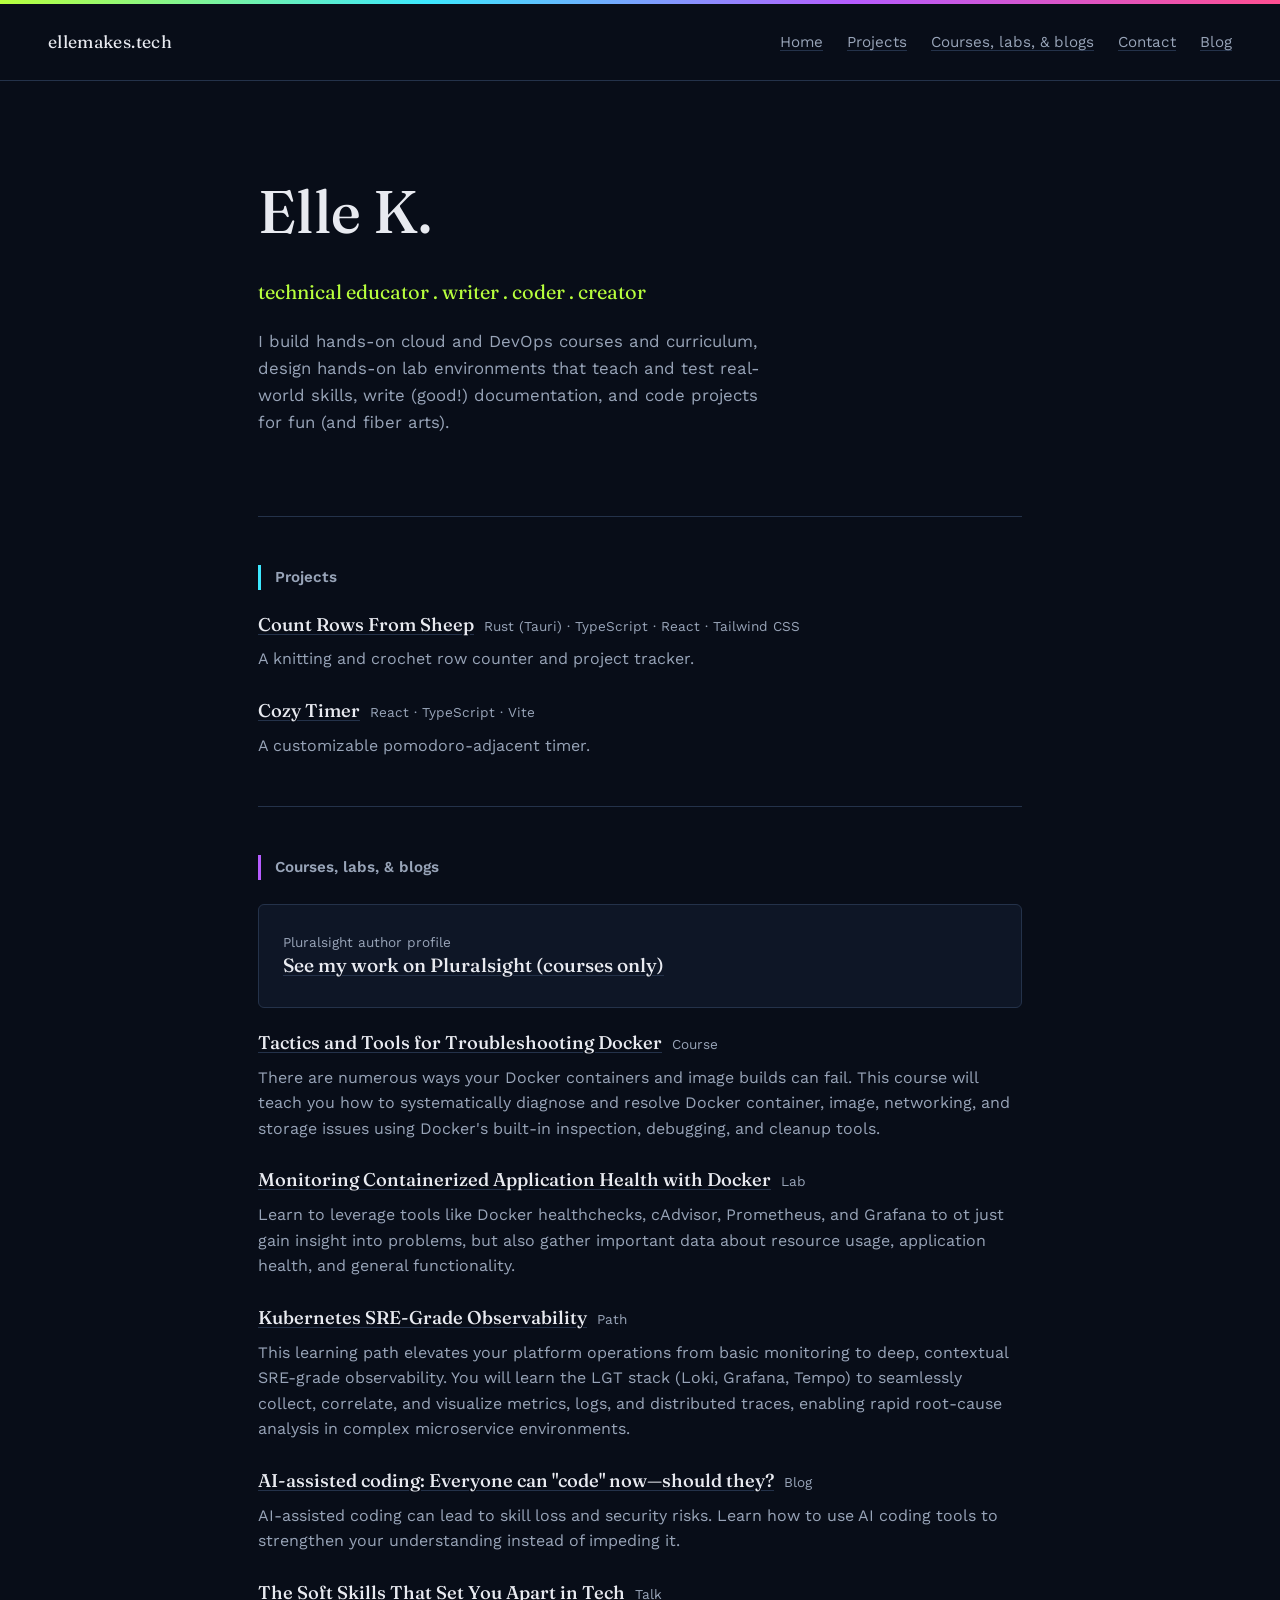
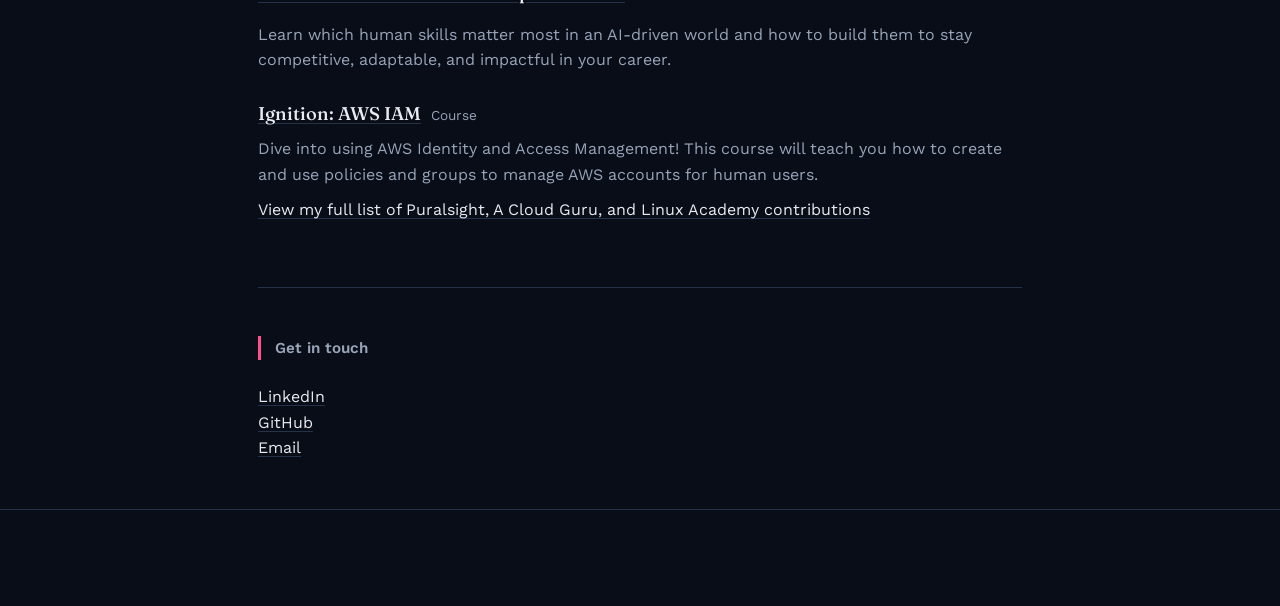
==== index.html @ 8720d89d "portfolio" ====
<!doctype html>
<html lang="en">
<head>
  <meta charset="utf-8" />
  <meta name="viewport" content="width=device-width, initial-scale=1" />
  <title>ellemakes.tech</title>
  <meta name="description" content="Technical educator and writer. Hands-on cloud/DevOps curriculum, assessment design, and technical writing." />
  <meta name="theme-color" content="#080D18" />
  <link rel="canonical" href="https://ellemakes.tech/" />
  <meta property="og:title" content="Elle Krout — Technical educator & writer" />
  <meta property="og:type" content="website" />
  <meta property="og:url" content="https://ellemakes.tech/" />
  <link rel="preconnect" href="https://fonts.googleapis.com" />
  <link rel="preconnect" href="https://fonts.gstatic.com" crossorigin />
  <link href="https://fonts.googleapis.com/css2?family=Fraunces:opsz,wght@9..144,400;9..144,500;9..144,600&family=Work+Sans:wght@400;500;600&display=swap" rel="stylesheet" />
  <link rel="stylesheet" href="styles.css" />
</head>
<body>
  <a class="skip-link" href="#main">Skip to content</a>

  <div class="spectrum-bar" aria-hidden="true"></div>

  <header class="topbar">
    <span class="wordmark">ellemakes.tech</span> 
    <nav class="topnav" aria-label="Primary">
      <a href="index.html">Home</a>
      <a href="#projects">Projects</a>
      <a href="#courses">Courses, labs, & blogs</a>
      <a href="#contact">Contact</a>
      <a href="https://blog.kittenin.space">Blog</a>
    </nav>
  </header>

  <main id="main">
    <section class="hero">
      <h1>Elle K.</h1>
      <p class="role">technical educator . writer . coder . creator</p>
      <p class="bio">
        I build hands-on cloud and DevOps courses and curriculum, design hands-on lab environments that
        teach and test real-world skills, write (good!) documentation, and code projects for fun (and fiber arts).
      </p>
    </section>

    <section id="projects" class="block block--projects">
      <p class="kicker">Projects</p>
      <ul class="entry-list">
        <li class="entry">
          <div class="entry-head">
            <h3><a href="https://crfs.kittenin.space">Count Rows From Sheep</a></h3>
            <span class="entry-meta">Rust (Tauri) · TypeScript · React · Tailwind CSS</span>
          </div>
          <p>A knitting and crochet row counter and project tracker.</p>
        </li>
        <li class="entry">
          <div class="entry-head">
            <h3><a href="https://cozytime.kittenin.space">Cozy Timer</a></h3>
            <span class="entry-meta">React · TypeScript · Vite</span>
          </div>
          <p>A customizable pomodoro-adjacent timer.</p>
        </li>
      </ul>
    </section>

    <section id="courses" class="block block--courses">
      <p class="kicker">Courses, labs, & blogs</p>
      <div class="featured">
        <span class="entry-meta">Pluralsight author profile</span>
        <h3><a href="https://www.pluralsight.com/authors/elle-krout">See my work on Pluralsight (courses only)</a></h3>
      </div>
      <ul class="entry-list">
        <li class="entry">
          <div class="entry-head">
            <h3><a href="https://www.pluralsight.com/courses/tactics-and-tools-for-troubleshooting-docker">Tactics and Tools for Troubleshooting Docker</a></h3>
            <span class="entry-meta">Course</span>
          </div>
          <p>There are numerous ways your Docker containers and image builds can fail. This course will teach you how to systematically diagnose and resolve Docker container, image, networking, and storage issues using Docker's built-in inspection, debugging, and cleanup tools.</p>
        </li>
        <li class="entry">
          <div class="entry-head">
            <h3><a href="https://www.pluralsight.com/labs/aws/monitoring-containerized-application-health-with-docker">Monitoring Containerized Application Health with Docker</a></h3>
            <span class="entry-meta">Lab</span>
          </div>
          <p>Learn to leverage tools like Docker healthchecks, cAdvisor, Prometheus, and Grafana to ot just gain insight into problems, but also gather important data about resource usage, application health, and general functionality.</p>
        </li>
        <li class="entry">
          <div class="entry-head">
            <h3><a href="https://www.pluralsight.com/paths/kubernetes-sre-grade-observability">Kubernetes SRE-Grade Observability</a></h3>
            <span class="entry-meta">Path</span>
          </div>
          <p>This learning path elevates your platform operations from basic monitoring to deep, contextual SRE-grade observability. You will learn the LGT stack (Loki, Grafana, Tempo) to seamlessly collect, correlate, and visualize metrics, logs, and distributed traces, enabling rapid root-cause analysis in complex microservice environments.</p>
        </li>
        <li class="entry">
          <div class="entry-head">
            <h3><a href="https://www.pluralsight.com/resources/blog/software-development/ai-assisted-coding">AI-assisted coding: Everyone can "code" now—should they?</a></h3>
            <span class="entry-meta">Blog</span>
          </div>
          <p>AI-assisted coding can lead to skill loss and security risks. Learn how to use AI coding tools to strengthen your understanding instead of impeding it.</p>
        </li>
        <li class="entry">
          <div class="entry-head">
            <h3><a href="https://www.pluralsight.com/resources/webinars/tech-talk/soft-skills">The Soft Skills That Set You Apart in Tech</a></h3>
            <span class="entry-meta">Talk</span>
            <p>Learn which human skills matter most in an AI-driven world and how to build them to stay competitive, adaptable, and impactful in your career.</p>
        </div>
        </li>
        <li class="entry">
          <div class="entry-head">
            <h3><a href="https://www.pluralsight.com/courses/aws-iam">Ignition: AWS IAM</a></h3>
            <span class="entry-meta">Course</span>
          </div>
          <p>Dive into using AWS Identity and Access Management! This course will teach you how to create and use policies and groups to manage AWS accounts for human users. </p>
        </li>
      </ul>
      <p class="block-note">
        <a href="content.html">View my full list of Puralsight, A Cloud Guru, and Linux Academy contributions</a>
      </p>
    </section>

    <section id="contact" class="block block--writing">
      <p class="kicker">Get in touch</p>

      <div class="writing-group">
        <ul class="entry-list entry-list--tight">
          <li class="entry"><a href="https://www.linkedin.com/in/elle-krout-68266a376">LinkedIn</a></li>
        </ul>
        <ul class="entry-list entry-list--tight">
          <li class="entry"><a href="https://github.com/eacantha">GitHub</a></li>
        </ul>
        <ul class="entry-list entry-list--tight">
          <li class="entry"><a href="mailto:acanthae@protonmail.com">Email</a></li>
        </ul>
      </div>
    </section>
  </main>

  <footer id="contact" class="footer">

  </footer>
</body>
</html>
---- styles.css ----
/* ---------------------------------------------------
   Tokens
--------------------------------------------------- */
:root {
  --bg: #080D18;
  --surface: #0E1626;
  --border: #24324A;

  --text: #E8EAF0;
  --text-muted: #98A4B8;

  --primary: #B8FF3D;   /* acid green — the one bold accent */
  --secondary: #B65CFF; /* electric violet — courses & labs marker */
  --tertiary: #FF4F91;  /* hot coral — writing marker */
  --accent: #3DE8FF;    /* electric cyan — projects marker */

  --font-display: "Fraunces", Georgia, serif;
  --font-body: "Work Sans", system-ui, sans-serif;

  --measure: 65ch;
  --radius: 6px;
}

/* ---------------------------------------------------
   Reset & base
--------------------------------------------------- */
*, *::before, *::after { box-sizing: border-box; }

html {
  color-scheme: dark;
  scroll-behavior: smooth;
}

body {
  margin: 0;
  background: var(--bg);
  color: var(--text);
  font-family: var(--font-body);
  font-size: 1rem;
  line-height: 1.6;
  -webkit-font-smoothing: antialiased;
}

h1, h2, h3 {
  font-family: var(--font-display);
  font-weight: 500;
  line-height: 1.15;
  margin: 0 0 0.5em;
}

p { margin: 0 0 1em; }

a {
  color: var(--text);
  text-decoration-color: var(--border);
  text-underline-offset: 3px;
  transition: color 0.15s ease, text-decoration-color 0.15s ease;
}

a:hover {
  color: var(--primary);
  text-decoration-color: var(--primary);
}

a:focus-visible,
button:focus-visible {
  outline: 2px solid var(--primary);
  outline-offset: 3px;
  border-radius: 2px;
}

ul { list-style: none; margin: 0; padding: 0; }

.skip-link {
  position: absolute;
  left: -999px;
  top: 0;
  background: var(--primary);
  color: var(--bg);
  padding: 0.5em 1em;
  z-index: 100;
}
.skip-link:focus {
  left: 1rem;
  top: 1rem;
}

/* ---------------------------------------------------
   Signature spectrum bar
--------------------------------------------------- */
.spectrum-bar {
  height: 4px;
  width: 100%;
  background: linear-gradient(
    90deg,
    var(--primary),
    var(--accent),
    var(--secondary),
    var(--tertiary)
  );
}

/* ---------------------------------------------------
   Top bar
--------------------------------------------------- */
.topbar {
  display: flex;
  flex-wrap: wrap;
  align-items: center;
  justify-content: space-between;
  gap: 1rem;
  padding: 1.5rem clamp(1.25rem, 5vw, 3rem);
  border-bottom: 1px solid var(--border);
}

.wordmark {
  font-family: var(--font-display);
  font-size: 1.1rem;
  letter-spacing: 0.02em;
}

.topnav {
  display: flex;
  gap: 1.5rem;
  flex-wrap: wrap;
}

.topnav a {
  font-size: 0.95rem;
  color: var(--text-muted);
}

.topnav a:hover { color: var(--primary); }

/* ---------------------------------------------------
   Layout shell
--------------------------------------------------- */
main {
  max-width: 860px;
  margin: 0 auto;
  padding: 0 clamp(1.25rem, 5vw, 3rem);
}

/* ---------------------------------------------------
   Hero
--------------------------------------------------- */
.hero {
  padding: clamp(3rem, 10vw, 6rem) 0 clamp(2.5rem, 6vw, 4rem);
  max-width: var(--measure);
}

.hero h1 {
  font-size: clamp(2.5rem, 6vw, 3.75rem);
  color: var(--text);
}

.hero .role {
  font-family: var(--font-display);
  font-size: 1.25rem;
  color: var(--primary);
  margin-bottom: 1.25rem;
}

.hero .bio {
  color: var(--text-muted);
  font-size: 1.05rem;
  max-width: 52ch;
}

/* ---------------------------------------------------
   Content blocks
--------------------------------------------------- */
.block {
  padding: clamp(2rem, 5vw, 3rem) 0;
  border-top: 1px solid var(--border);
}

.kicker {
  font-family: var(--font-body);
  font-weight: 600;
  font-size: 0.95rem;
  color: var(--text-muted);
  margin-bottom: 1.5rem;
  padding-left: 0.9rem;
  border-left: 3px solid var(--marker, var(--primary));
}

.block--paths { --marker: var(--primary); }
.block--projects { --marker: var(--accent); }
.block--courses  { --marker: var(--secondary); }
.block--writing  { --marker: var(--tertiary); }

.entry-list {
  display: flex;
  flex-direction: column;
  gap: 1.75rem;
}

.entry-list--tight { gap: 0.6rem; }

.entry-head {
  display: flex;
  flex-wrap: wrap;
  align-items: baseline;
  gap: 0.6rem;
  margin-bottom: 0.15rem;
}

.entry h3 {
  font-size: 1.15rem;
}

.entry p {
  color: var(--text-muted);
  margin-bottom: 0;
}

.entry-meta {
  font-size: 0.85rem;
  color: var(--text-muted);
}

/* Featured card inside Courses & labs */
.featured {
  background: var(--surface);
  border: 1px solid var(--border);
  border-radius: var(--radius);
  padding: 1.5rem;
  margin-bottom: 1.5rem;
}

.featured h3 { font-size: 1.2rem; margin-bottom: 0.4rem; }
.featured p { color: var(--text-muted); margin-bottom: 0; }

.block-note {
  color: var(--secondary);
  padding-top: 10px;
}

.writing-group {
  margin-bottom: 1.75rem;
}

.writing-group:last-child { margin-bottom: 0; }

.writing-group h3 {
  font-size: 1rem;
  font-weight: 500;
  color: var(--text-muted);
  margin-bottom: 0.6rem;
}

/* ---------------------------------------------------
   Footer
--------------------------------------------------- */
.footer {
  border-top: 1px solid var(--border);
  padding: clamp(2rem, 5vw, 3rem) clamp(1.25rem, 5vw, 3rem) 3rem;
  text-align: left;
}

.footer > p {
  font-family: var(--font-display);
  font-size: 1.1rem;
  margin-bottom: 0.75rem;
}

.contact-links {
  display: flex;
  gap: 1.5rem;
  flex-wrap: wrap;
}

.contact-links a {
  color: var(--text-muted);
}
.contact-links a:hover { color: var(--primary); }

/* ---------------------------------------------------
   Motion & accessibility
--------------------------------------------------- */
@media (prefers-reduced-motion: reduce) {
  html { scroll-behavior: auto; }
  a, button { transition: none; }
}

/* ---------------------------------------------------
   Small screens
--------------------------------------------------- */
@media (max-width: 480px) {
  .topbar { padding: 1.25rem 1.25rem; }
  .topnav { gap: 1rem; }
}
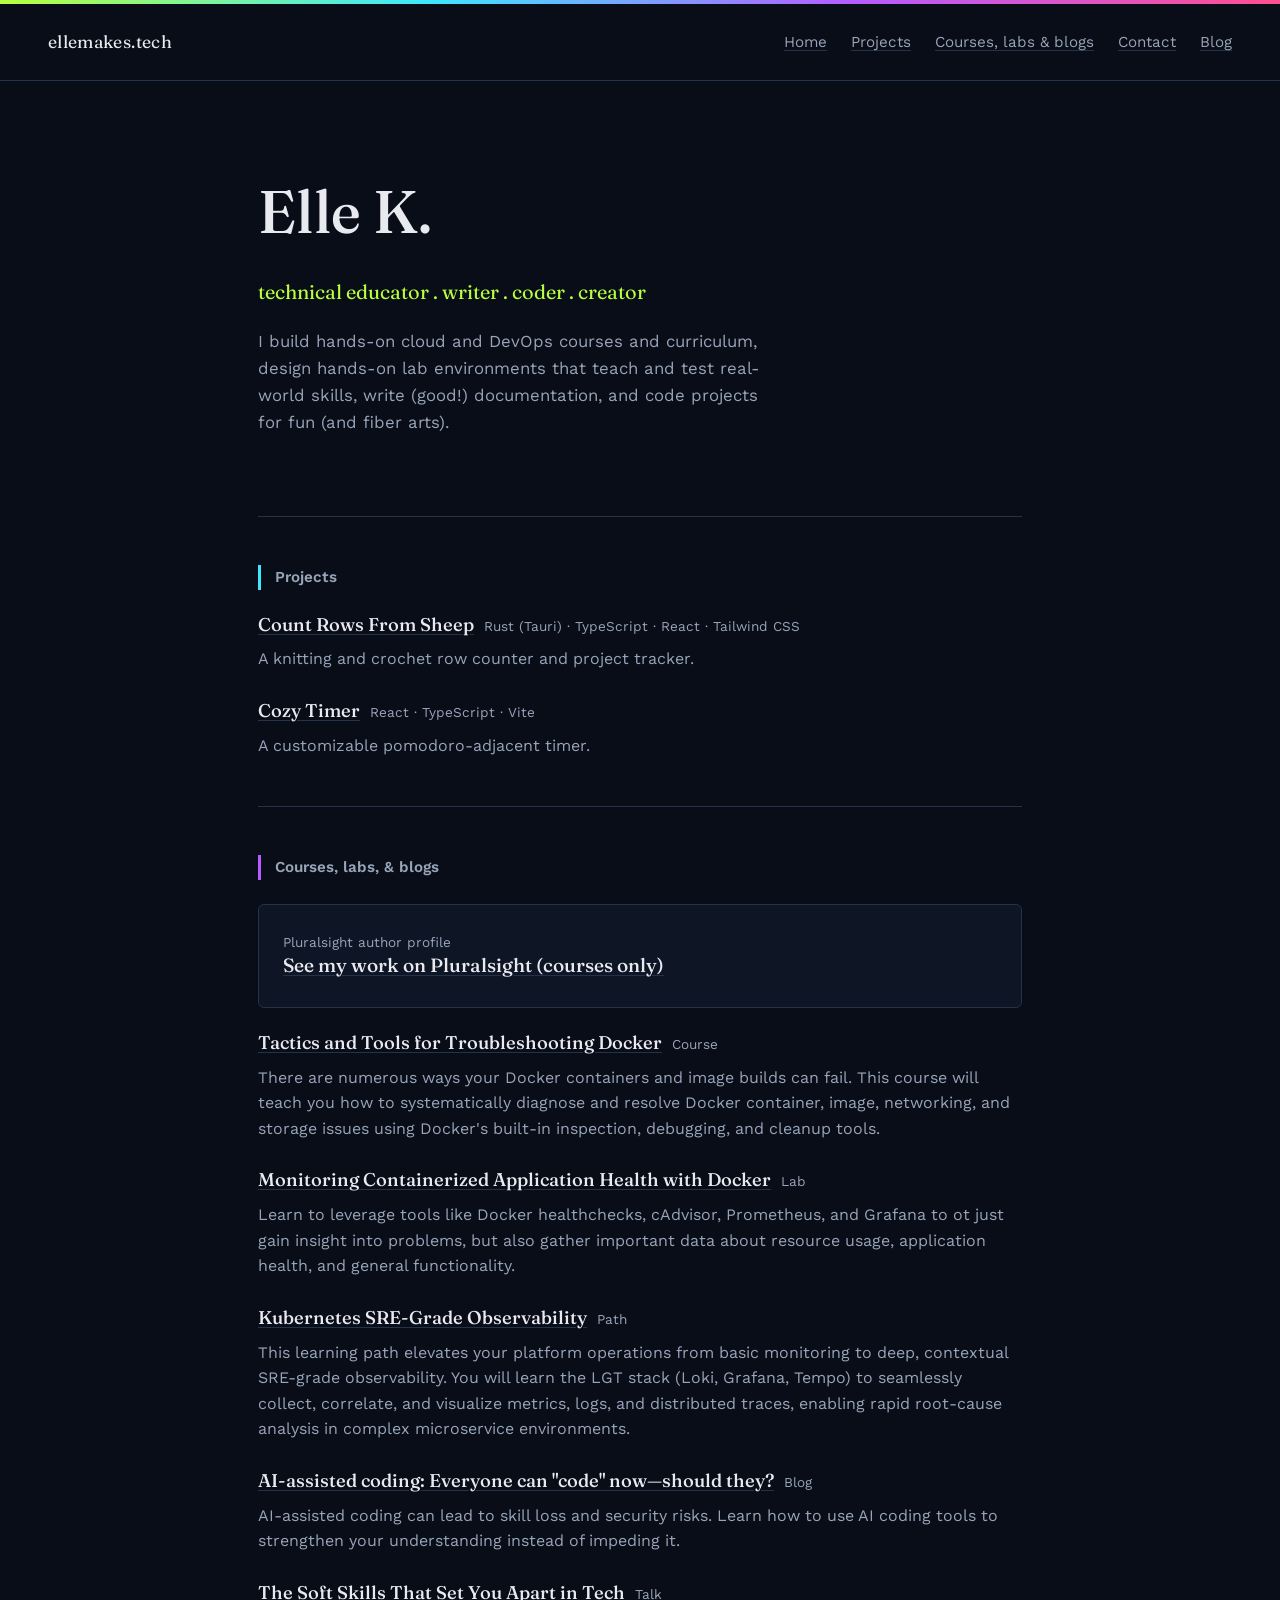
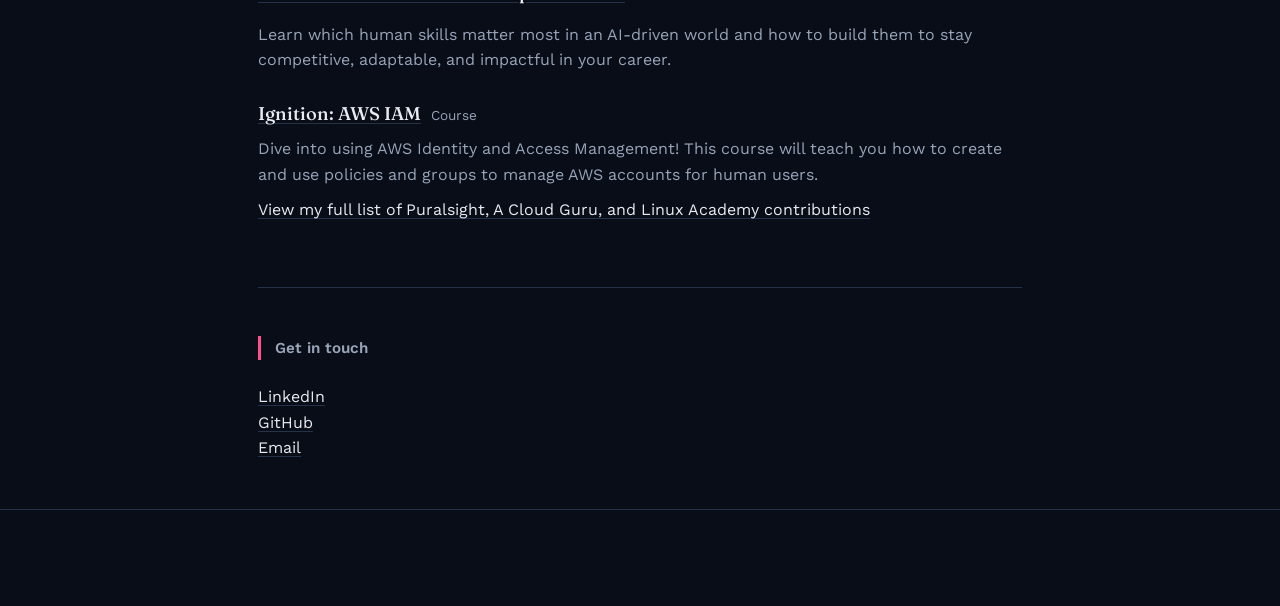
==== commit bad49b47: "nav fix" ====
--- a/index.html
+++ b/index.html
@@ -25,7 +25,7 @@
     <nav class="topnav" aria-label="Primary">
       <a href="index.html">Home</a>
       <a href="#projects">Projects</a>
-      <a href="#courses">Courses, labs, & blogs</a>
+      <a href="index.html#courses">Courses, labs & blogs</a>
       <a href="#contact">Contact</a>
       <a href="https://blog.kittenin.space">Blog</a>
     </nav>
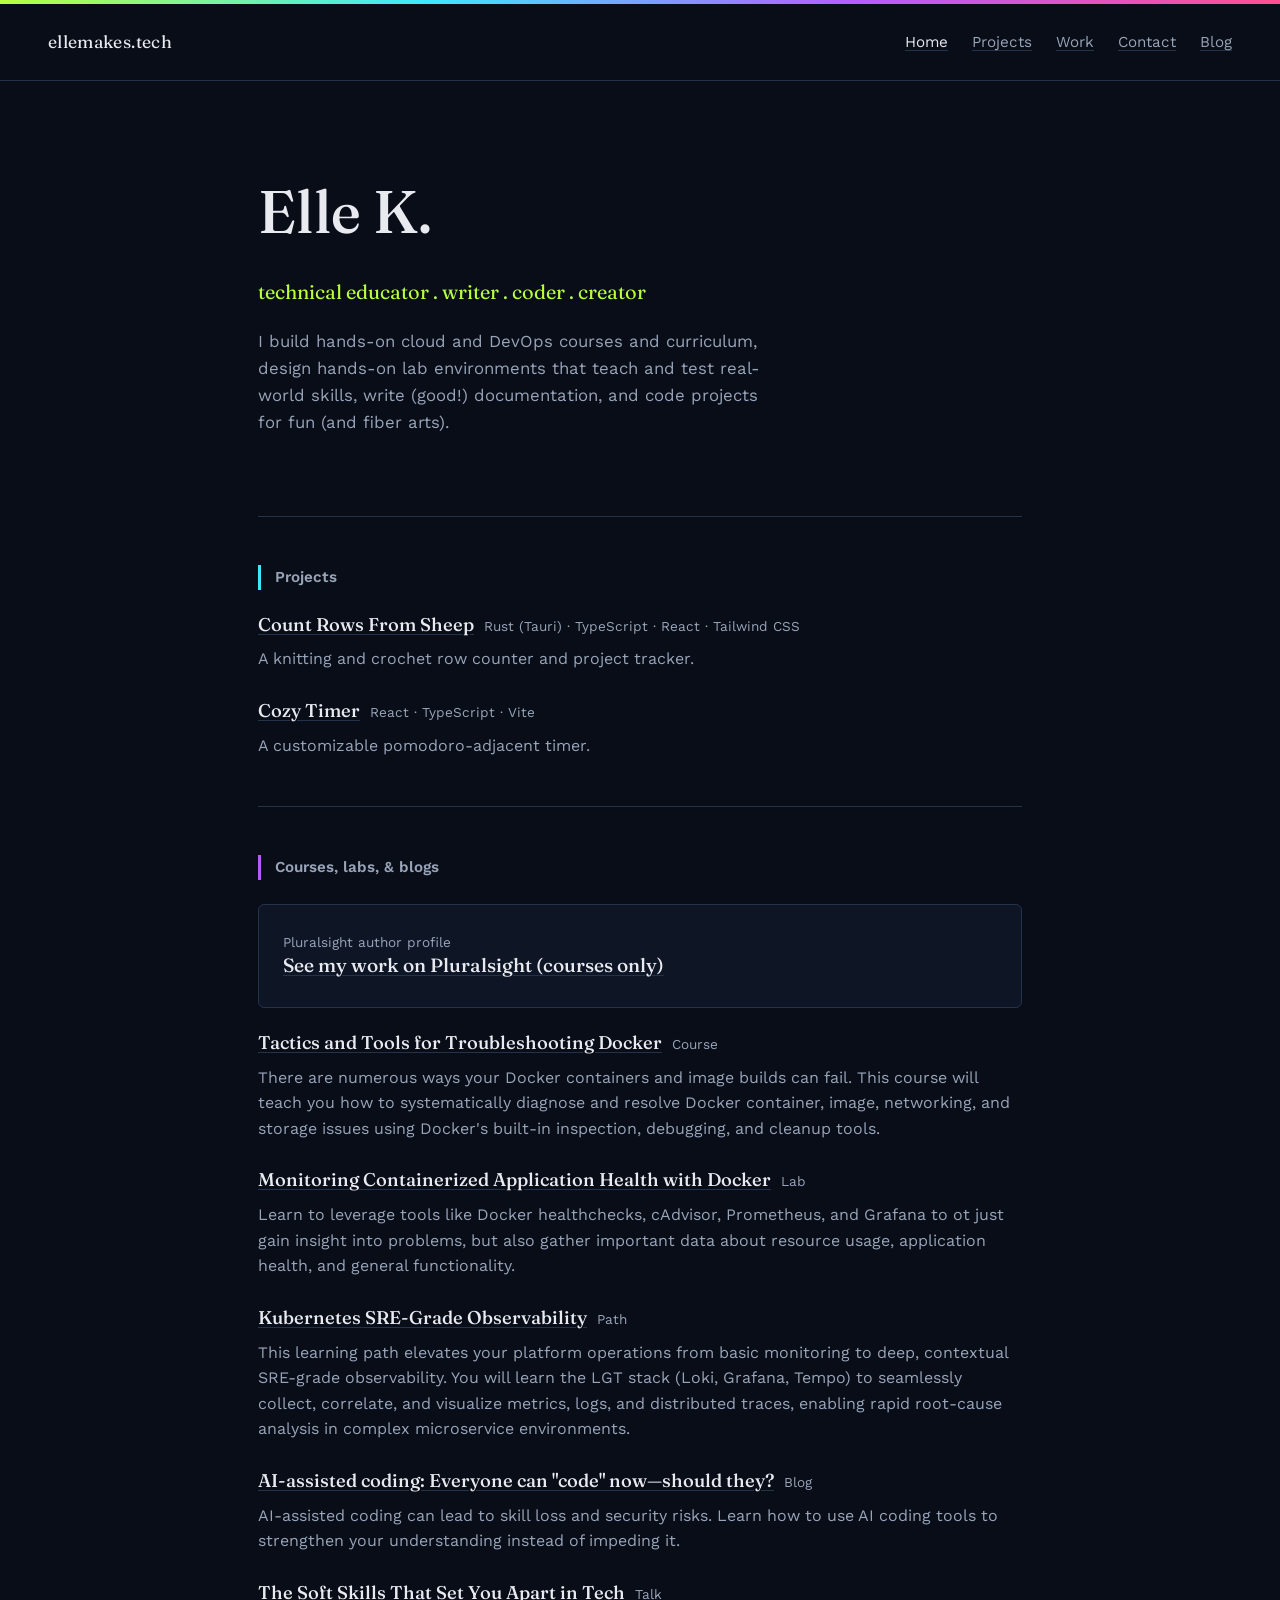
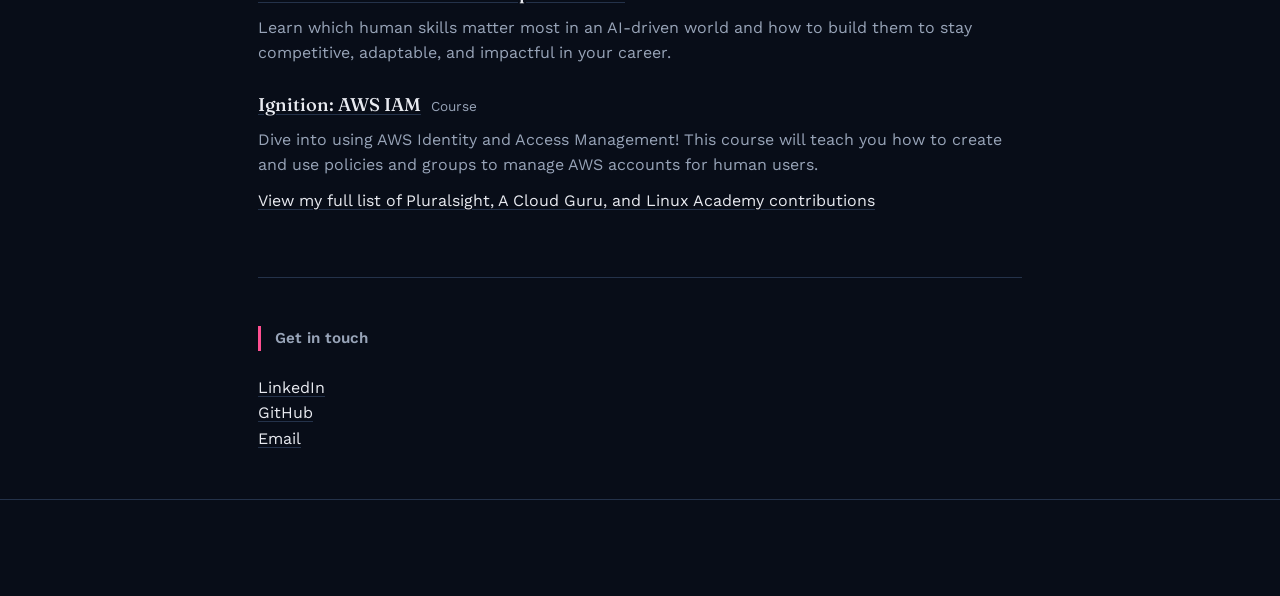
==== commit 583e3ee4: "more nav tweaks" ====
--- a/index.html
+++ b/index.html
@@ -23,9 +23,9 @@
   <header class="topbar">
     <span class="wordmark">ellemakes.tech</span> 
     <nav class="topnav" aria-label="Primary">
-      <a href="index.html">Home</a>
+      <a href="index.html" aria-current="page">Home</a>
       <a href="#projects">Projects</a>
-      <a href="index.html#courses">Courses, labs & blogs</a>
+      <a href="content.html">Work</a>
       <a href="#contact">Contact</a>
       <a href="https://blog.kittenin.space">Blog</a>
     </nav>
@@ -100,8 +100,8 @@
           <div class="entry-head">
             <h3><a href="https://www.pluralsight.com/resources/webinars/tech-talk/soft-skills">The Soft Skills That Set You Apart in Tech</a></h3>
             <span class="entry-meta">Talk</span>
-            <p>Learn which human skills matter most in an AI-driven world and how to build them to stay competitive, adaptable, and impactful in your career.</p>
-        </div>
+          </div>
+          <p>Learn which human skills matter most in an AI-driven world and how to build them to stay competitive, adaptable, and impactful in your career.</p>
         </li>
         <li class="entry">
           <div class="entry-head">
@@ -112,7 +112,7 @@
         </li>
       </ul>
       <p class="block-note">
-        <a href="content.html">View my full list of Puralsight, A Cloud Guru, and Linux Academy contributions</a>
+        <a href="content.html">View my full list of Pluralsight, A Cloud Guru, and Linux Academy contributions</a>
       </p>
     </section>
 
@@ -133,7 +133,7 @@
     </section>
   </main>
 
-  <footer id="contact" class="footer">
+  <footer class="footer">
 
   </footer>
 </body>
--- a/styles.css
+++ b/styles.css
@@ -131,6 +131,22 @@
 }
 
 .topnav a:hover { color: var(--primary); }
+.topnav a[aria-current="page"] { color: var(--text); }
+
+/* In-page jump links (full list page) */
+.subnav {
+  display: flex;
+  flex-wrap: wrap;
+  gap: 0.5rem 1.25rem;
+  margin-top: 1.5rem;
+}
+
+.subnav a {
+  font-size: 0.95rem;
+  color: var(--text-muted);
+}
+
+.subnav a:hover { color: var(--primary); }
 
 /* ---------------------------------------------------
    Layout shell
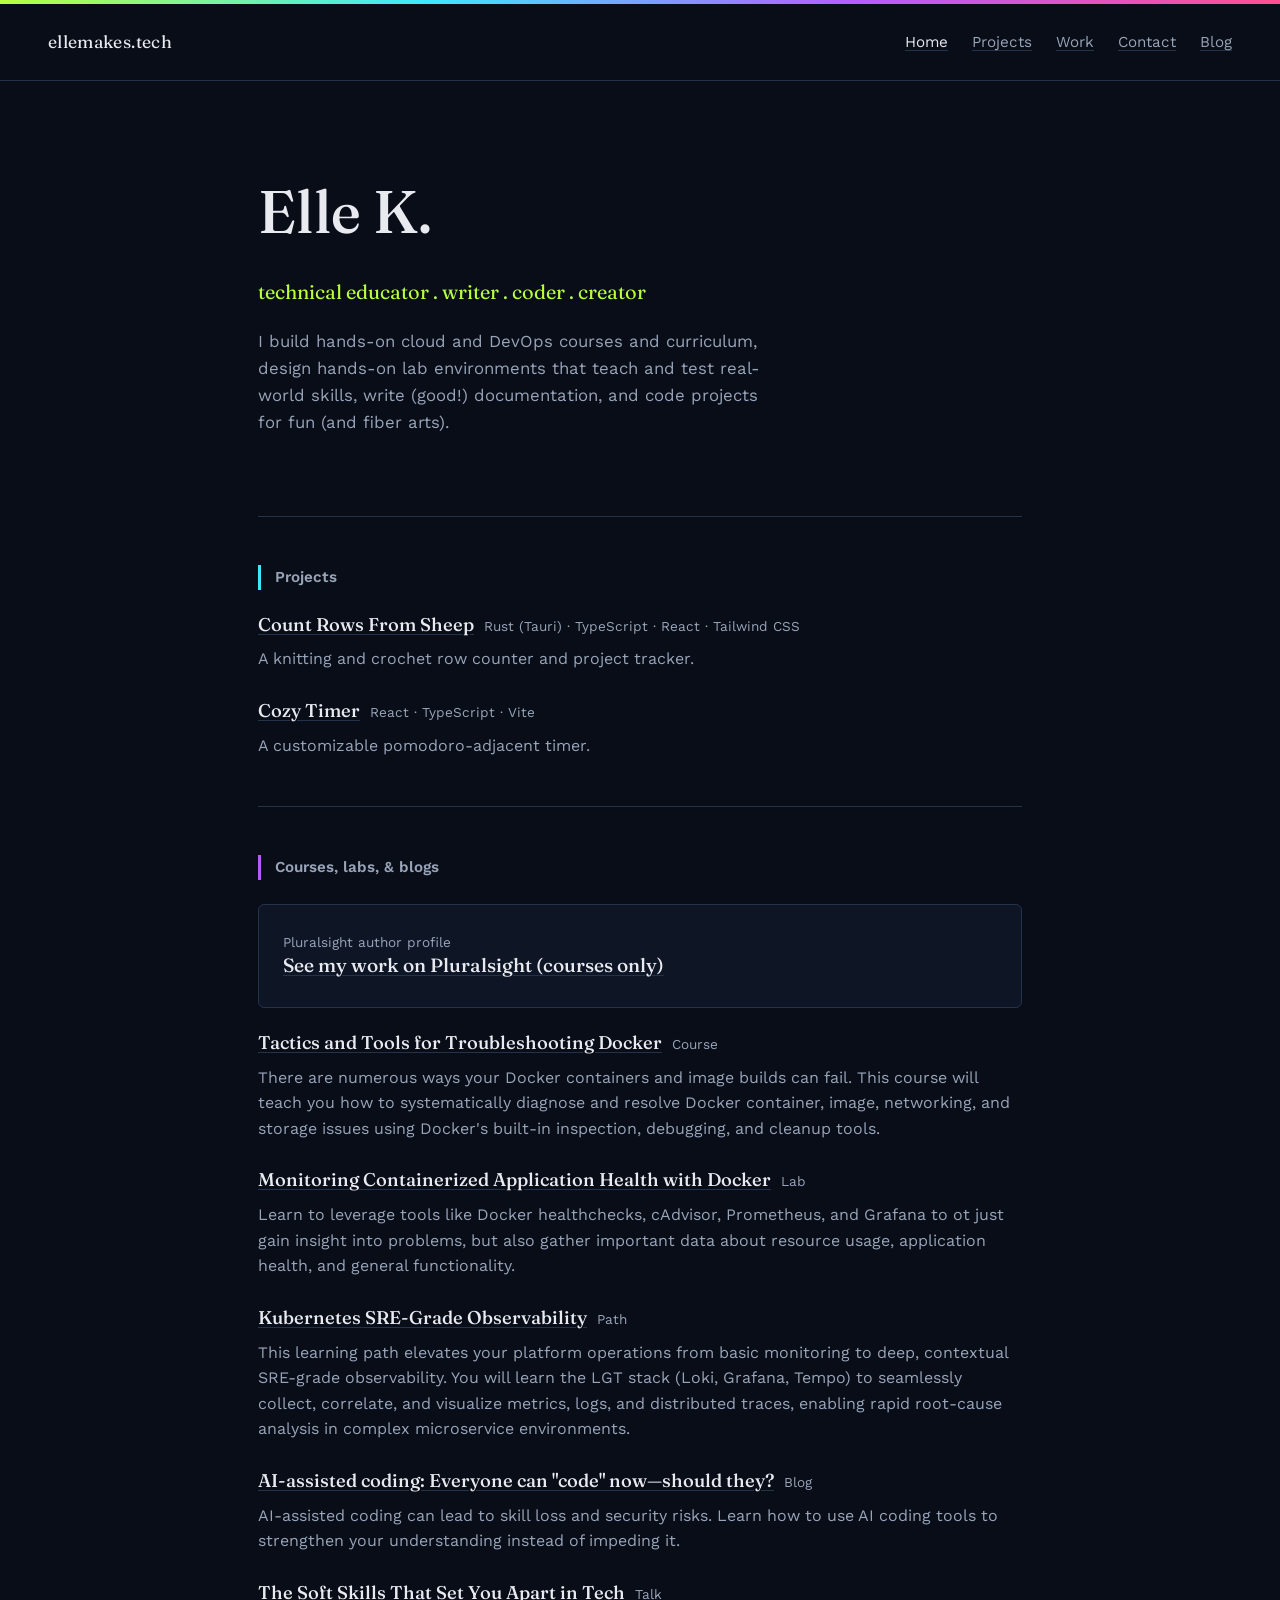
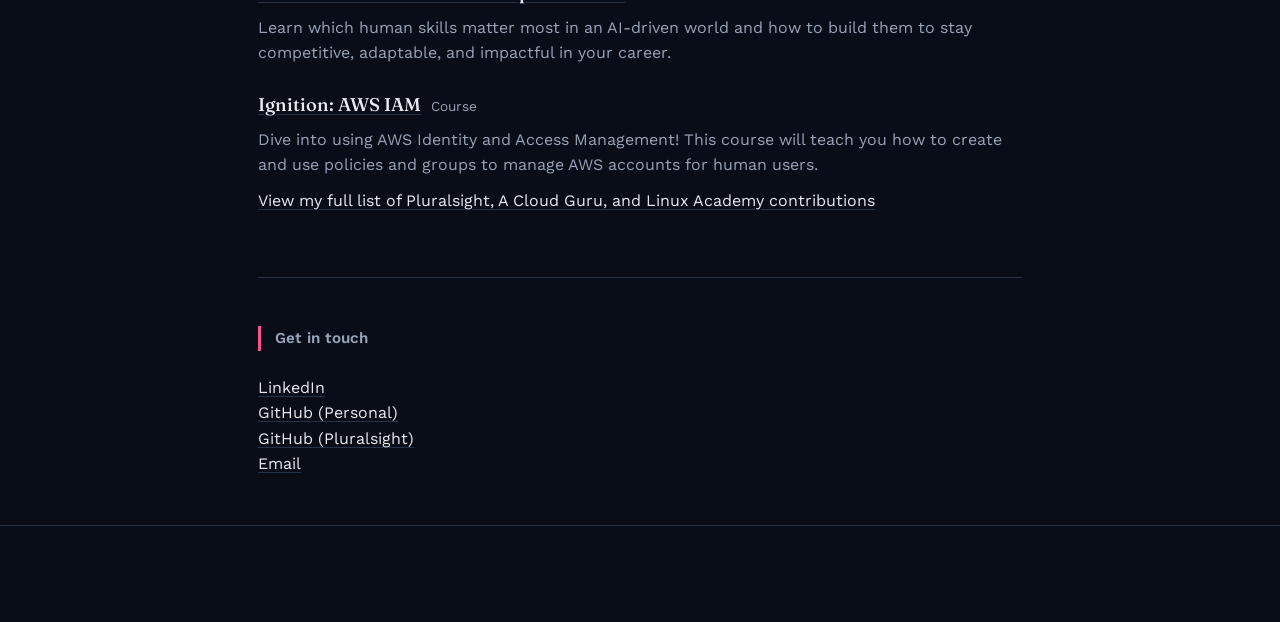
==== commit cd494d16: "both githubs" ====
--- a/index.html
+++ b/index.html
@@ -124,7 +124,10 @@
           <li class="entry"><a href="https://www.linkedin.com/in/elle-krout-68266a376">LinkedIn</a></li>
         </ul>
         <ul class="entry-list entry-list--tight">
-          <li class="entry"><a href="https://github.com/eacantha">GitHub</a></li>
+          <li class="entry"><a href="https://github.com/eacantha">GitHub (Personal)</a></li>
+        </ul>
+        <ul class="entry-list entry-list--tight">
+          <li class="entry"><a href="https://github.com/elle-la">GitHub (Pluralsight)</a></li>
         </ul>
         <ul class="entry-list entry-list--tight">
           <li class="entry"><a href="mailto:acanthae@protonmail.com">Email</a></li>
